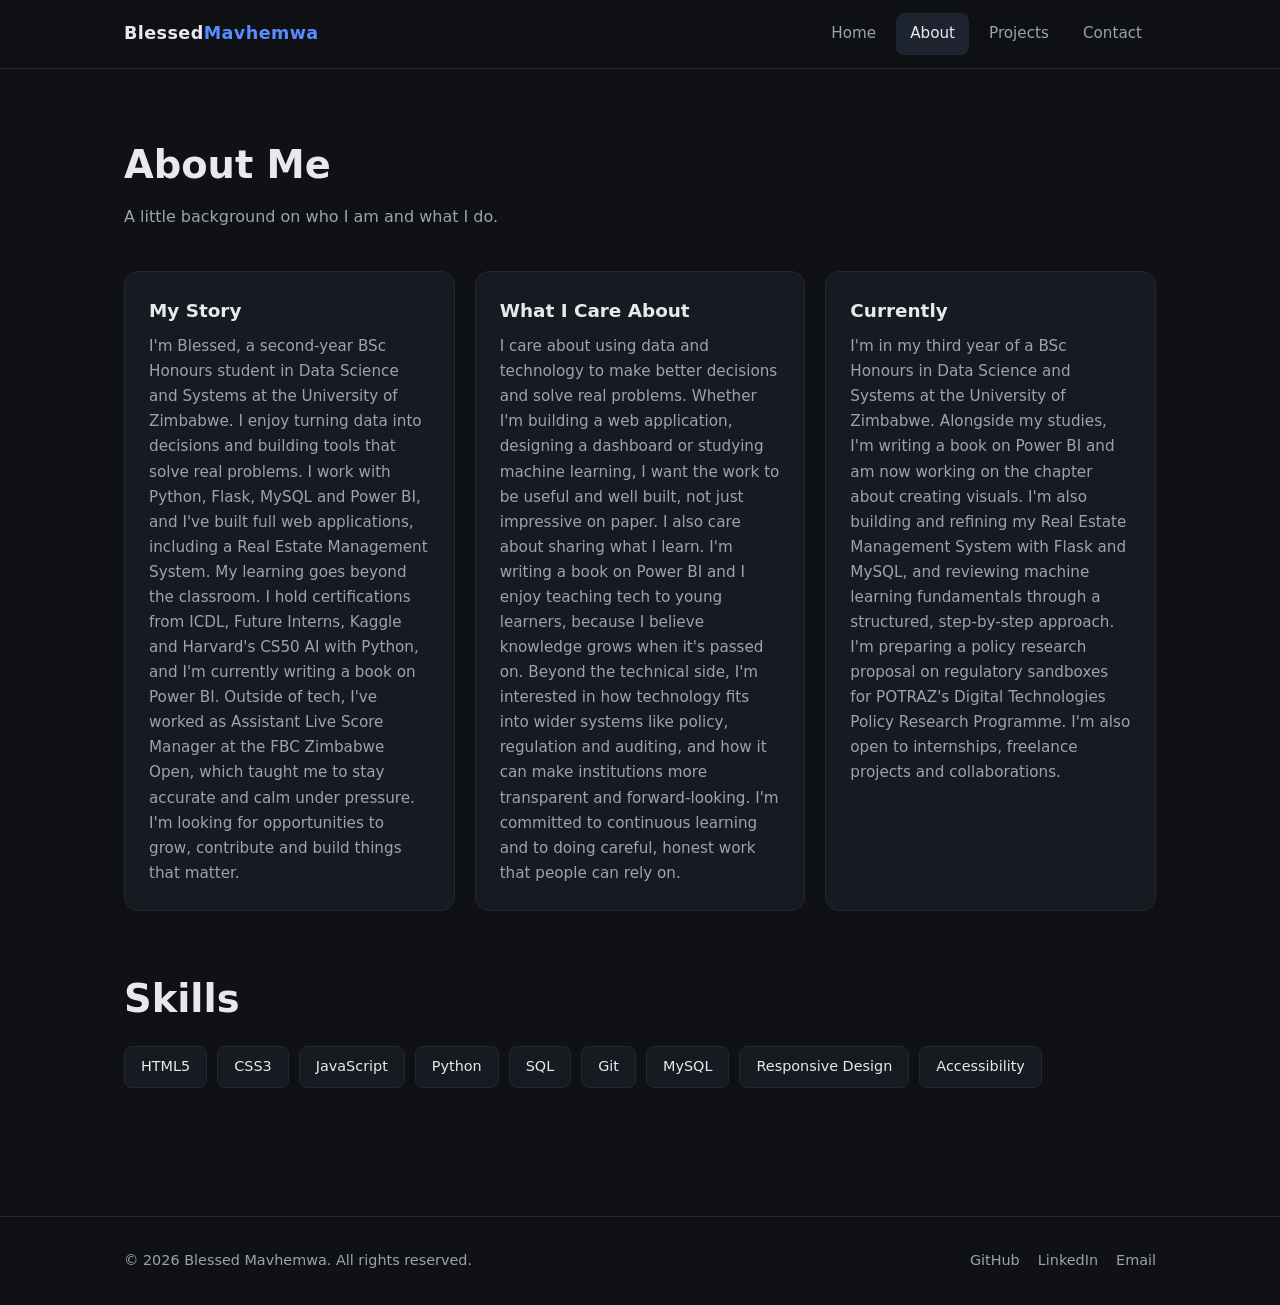
==== about.html @ fa716d01 "Initial commit" ====
<!DOCTYPE html>
<html lang="en">
<head>
  <meta charset="UTF-8" />
  <meta name="viewport" content="width=device-width, initial-scale=1.0" />
  <title>About — Blessed Mavhemwa</title>
  <link rel="stylesheet" href="css/style.css" />
</head>
<body>

  <header class="site-header">
    <div class="container nav">
      <a href="index.html" class="logo">Blessed<span>Mavhemwa</span></a>
      <button class="nav-toggle" aria-label="Toggle menu">☰</button>
      <ul class="nav-links">
        <li><a href="index.html">Home</a></li>
        <li><a href="about.html">About</a></li>
        <li><a href="projects.html">Projects</a></li>
        <li><a href="contact.html">Contact</a></li>
      </ul>
    </div>
  </header>

  <main class="page">
    <div class="container">
      <h1 class="page-title">About Me</h1>
      <p class="page-subtitle">A little background on who I am and what I do.</p>

      <div class="grid">
        <article class="card">
          <h3>My Story</h3>
          <p>
            I'm Blessed, a second-year BSc Honours student in Data Science and Systems at the University of Zimbabwe. I enjoy turning data into decisions and building tools that solve real problems. I work with Python, Flask, MySQL and Power BI, and I've built full web applications, including a Real Estate Management System. My learning goes beyond the classroom. I hold certifications from ICDL, Future Interns, Kaggle and Harvard's CS50 AI with Python, and I'm currently writing a book on Power BI. Outside of tech, I've worked as Assistant Live Score Manager at the FBC Zimbabwe Open, which taught me to stay accurate and calm under pressure. I'm looking for opportunities to grow, contribute and build things that matter.
          </p>
        </article>

        <article class="card">
          <h3>What I Care About</h3>
          <p>
            I care about using data and technology to make better decisions and solve real problems. Whether I'm building a web application, designing a dashboard or studying machine learning, I want the work to be useful and well built, not just impressive on paper. I also care about sharing what I learn. I'm writing a book on Power BI and I enjoy teaching tech to young learners, because I believe knowledge grows when it's passed on. Beyond the technical side, I'm interested in how technology fits into wider systems like policy, regulation and auditing, and how it can make institutions more transparent and forward-looking. I'm committed to continuous learning and to doing careful, honest work that people can rely on.
          </p>
        </article>

        <article class="card">
          <h3>Currently</h3>
          <p>
            I'm in my third year of a BSc Honours in Data Science and Systems at the University of Zimbabwe. Alongside my studies, I'm writing a book on Power BI and am now working on the chapter about creating visuals. I'm also building and refining my Real Estate Management System with Flask and MySQL, and reviewing machine learning fundamentals through a structured, step-by-step approach. I'm preparing a policy research proposal on regulatory sandboxes for POTRAZ's Digital Technologies Policy Research Programme. I'm also open to internships, freelance projects and collaborations.
          </p>
        </article>
      </div>

      <h2 class="page-title" style="margin-top:56px;">Skills</h2>
      <ul class="skill-list">
        <li>HTML5</li>
        <li>CSS3</li>
        <li>JavaScript</li>
        <li>Python</li>
        <li>SQL</li>
        <li>Git</li>
        <li>MySQL</li>
        <li>Responsive Design</li>
        <li>Accessibility</li>
      </ul>
    </div>
  </main>

  <footer class="site-footer">
    <div class="container">
      <p>© <span data-year></span> Blessed Mavhemwa. All rights reserved.</p>
      <div class="socials">
        <a href="https://github.com/blessedmavhemwa-coder" target="_blank" rel="noopener">GitHub</a>
        <a href="https://linkedin.com/in/blessed-mavhemwa-780664395/" target="_blank" rel="noopener">LinkedIn</a>
        <a href="mailto:blessedmavhemwa@gmail.com">Email</a>
      </div>
    </div>
  </footer>

  <script src="js/main.js"></script>
</body>
</html>
---- css/style.css ----
:root {
  --bg: #0f1115;
  --surface: #171a21;
  --border: #232833;
  --text: #e7e9ee;
  --muted: #9aa3b2;
  --accent: #5b8cff;
  --radius: 14px;
  --maxw: 1080px;
}

* { margin: 0; padding: 0; box-sizing: border-box; }

html { scroll-behavior: smooth; }

body {
  font-family: system-ui, -apple-system, "Segoe UI", Roboto, sans-serif;
  background: var(--bg);
  color: var(--text);
  line-height: 1.65;
}

.container { max-width: var(--maxw); margin: 0 auto; padding: 0 24px; }

/* ---------- Header / Nav ---------- */
.site-header {
  position: sticky; top: 0; z-index: 50;
  background: rgba(15, 17, 21, .85);
  backdrop-filter: blur(10px);
  border-bottom: 1px solid var(--border);
}

.nav { display: flex; align-items: center; justify-content: space-between; height: 68px; }

.logo {
  font-weight: 700; font-size: 1.1rem; letter-spacing: .4px;
  color: var(--text); text-decoration: none;
}
.logo span { color: var(--accent); }

.nav-links { display: flex; gap: 6px; list-style: none; }

.nav-links a {
  display: block; padding: 8px 14px; border-radius: 8px;
  color: var(--muted); text-decoration: none; font-size: .95rem;
  transition: background .2s, color .2s;
}
.nav-links a:hover { color: var(--text); background: #1e2330; }
.nav-links a.active { color: var(--text); background: #1e2330; }

.nav-toggle {
  display: none; background: none; border: 1px solid var(--border);
  color: var(--text); font-size: 1.2rem; padding: 4px 12px;
  border-radius: 8px; cursor: pointer;
}

/* ---------- Page sections ---------- */
.page { padding: 64px 0; }

.page-title { font-size: clamp(1.8rem, 4vw, 2.4rem); margin-bottom: 8px; }
.page-subtitle { color: var(--muted); margin-bottom: 40px; }

/* ---------- Hero ---------- */
.hero { padding: 96px 0 80px; }
.hero h1 {
  font-size: clamp(2rem, 6vw, 3.4rem);
  line-height: 1.15; margin-bottom: 16px;
}
.hero h1 span { color: var(--accent); }
.hero p { color: var(--muted); font-size: 1.1rem; max-width: 620px; margin-bottom: 32px; }

/* ---------- Buttons ---------- */
.btn {
  display: inline-block; padding: 12px 24px; border-radius: 10px;
  font-size: .95rem; font-weight: 600; text-decoration: none;
  border: 1px solid transparent; cursor: pointer; transition: .2s;
}
.btn-primary { background: var(--accent); color: #fff; }
.btn-primary:hover { filter: brightness(1.1); }

.btn-ghost { border-color: var(--border); color: var(--text); background: transparent; }
.btn-ghost:hover { background: #1e2330; }

.btn-row { display: flex; gap: 12px; flex-wrap: wrap; }

/* ---------- Cards / grid ---------- */
.grid { display: grid; gap: 20px; grid-template-columns: repeat(auto-fill, minmax(280px, 1fr)); }

.card {
  background: var(--surface);
  border: 1px solid var(--border);
  border-radius: var(--radius);
  padding: 24px;
  transition: transform .2s, border-color .2s;
}
.card:hover { transform: translateY(-4px); border-color: #33405c; }

.card h3 { margin-bottom: 8px; font-size: 1.15rem; }
.card p { color: var(--muted); font-size: .95rem; }

.tags { display: flex; flex-wrap: wrap; gap: 8px; margin-top: 16px; }
.tag {
  font-size: .78rem; padding: 3px 10px; border-radius: 999px;
  background: #1e2330; color: var(--muted);
}

/* ---------- Skills list ---------- */
.skill-list { display: flex; flex-wrap: wrap; gap: 10px; list-style: none; margin-top: 16px; }
.skill-list li {
  padding: 8px 16px; border-radius: 8px;
  background: var(--surface); border: 1px solid var(--border);
  font-size: .9rem;
}

/* ---------- Contact form ---------- */
.form { display: grid; gap: 18px; max-width: 560px; }
.field { display: grid; gap: 6px; }
.field label { font-size: .9rem; color: var(--muted); }
.field input, .field textarea {
  width: 100%; padding: 12px 14px;
  background: var(--surface); border: 1px solid var(--border);
  border-radius: 10px; color: var(--text);
  font-family: inherit; font-size: .95rem;
}
.field input:focus, .field textarea:focus {
  outline: none; border-color: var(--accent);
}
.field textarea { resize: vertical; min-height: 140px; }

/* ---------- Footer ---------- */
.site-footer {
  border-top: 1px solid var(--border);
  padding: 32px 0; margin-top: 64px;
}
.site-footer .container {
  display: flex; justify-content: space-between; align-items: center;
  gap: 16px; flex-wrap: wrap;
}
.site-footer p { color: var(--muted); font-size: .9rem; }
.socials { display: flex; gap: 18px; }
.socials a { color: var(--muted); text-decoration: none; font-size: .9rem; }
.socials a:hover { color: var(--accent); }

/* ---------- Mobile ---------- */
@media (max-width: 720px) {
  .nav-toggle { display: block; }

  .nav-links {
    position: absolute; top: 68px; left: 0; right: 0;
    flex-direction: column; gap: 0;
    background: #12151b; border-bottom: 1px solid var(--border);
    padding: 8px; display: none;
  }
  .nav-links.open { display: flex; }
  .nav-links a { padding: 12px 16px; }

  .hero { padding: 64px 0 48px; }
}
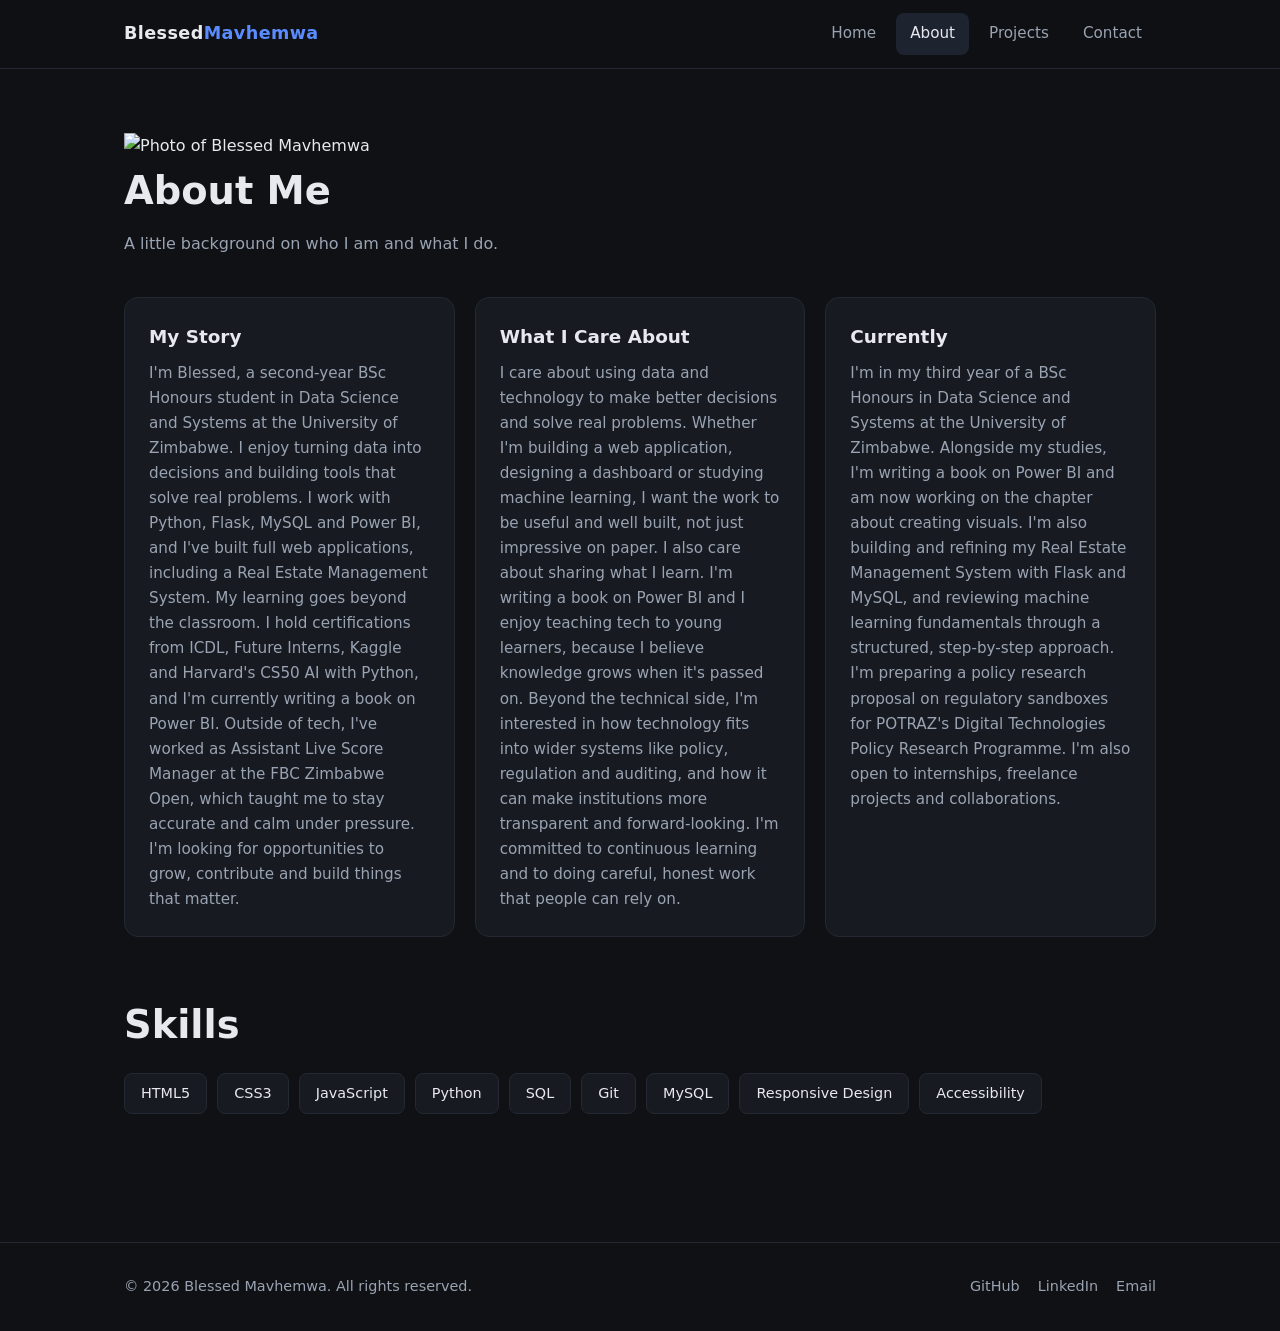
==== commit 15b0dc34: "Refactor About Me section with profile image" ====
--- a/about.html
+++ b/about.html
@@ -23,8 +23,13 @@
 
   <main class="page">
     <div class="container">
-      <h1 class="page-title">About Me</h1>
-      <p class="page-subtitle">A little background on who I am and what I do.</p>
+      <div class="about-header">
+        <img src="images/profile.jpg" alt="Photo of Blessed Mavhemwa" class="profile-photo" />
+        <div>
+          <h1 class="page-title">About Me</h1>
+          <p class="page-subtitle">A little background on who I am and what I do.</p>
+        </div>
+      </div>
 
       <div class="grid">
         <article class="card">
@@ -77,4 +82,4 @@
 
   <script src="js/main.js"></script>
 </body>
-</html>+</html>
--- a/css/style.css
+++ b/css/style.css
@@ -61,13 +61,22 @@
 .page-subtitle { color: var(--muted); margin-bottom: 40px; }
 
 /* ---------- Hero ---------- */
-.hero { padding: 96px 0 80px; }
+.hero {
+  padding: 96px 0 80px;
+  background: url("../images/background.png") center right / cover no-repeat;
+}
 .hero h1 {
   font-size: clamp(2rem, 6vw, 3.4rem);
   line-height: 1.15; margin-bottom: 16px;
+  color: #14171f;
+  max-width: 640px; /* keeps text on the plain wood side, away from the laptop */
 }
-.hero h1 span { color: var(--accent); }
-.hero p { color: var(--muted); font-size: 1.1rem; max-width: 620px; margin-bottom: 32px; }
+.hero h1 span { color: #2f5fe0; } /* darker blue so it stays readable on light */
+.hero p { color: #3b4252; font-size: 1.1rem; max-width: 620px; margin-bottom: 32px; }
+
+/* Ghost button needs dark styling on the light image */
+.hero .btn-ghost { border-color: #14171f; color: #14171f; }
+.hero .btn-ghost:hover { background: rgba(20, 23, 31, .08); }
 
 /* ---------- Buttons ---------- */
 .btn {
@@ -154,5 +163,10 @@
   .nav-links.open { display: flex; }
   .nav-links a { padding: 12px 16px; }
 
-  .hero { padding: 64px 0 48px; }
-}+  .hero {
+    background-image:
+      linear-gradient(rgba(255,255,255,.7), rgba(255,255,255,.7)),
+      url("../images/background.png");
+    background-position: center, 70% center;
+  }
+}
